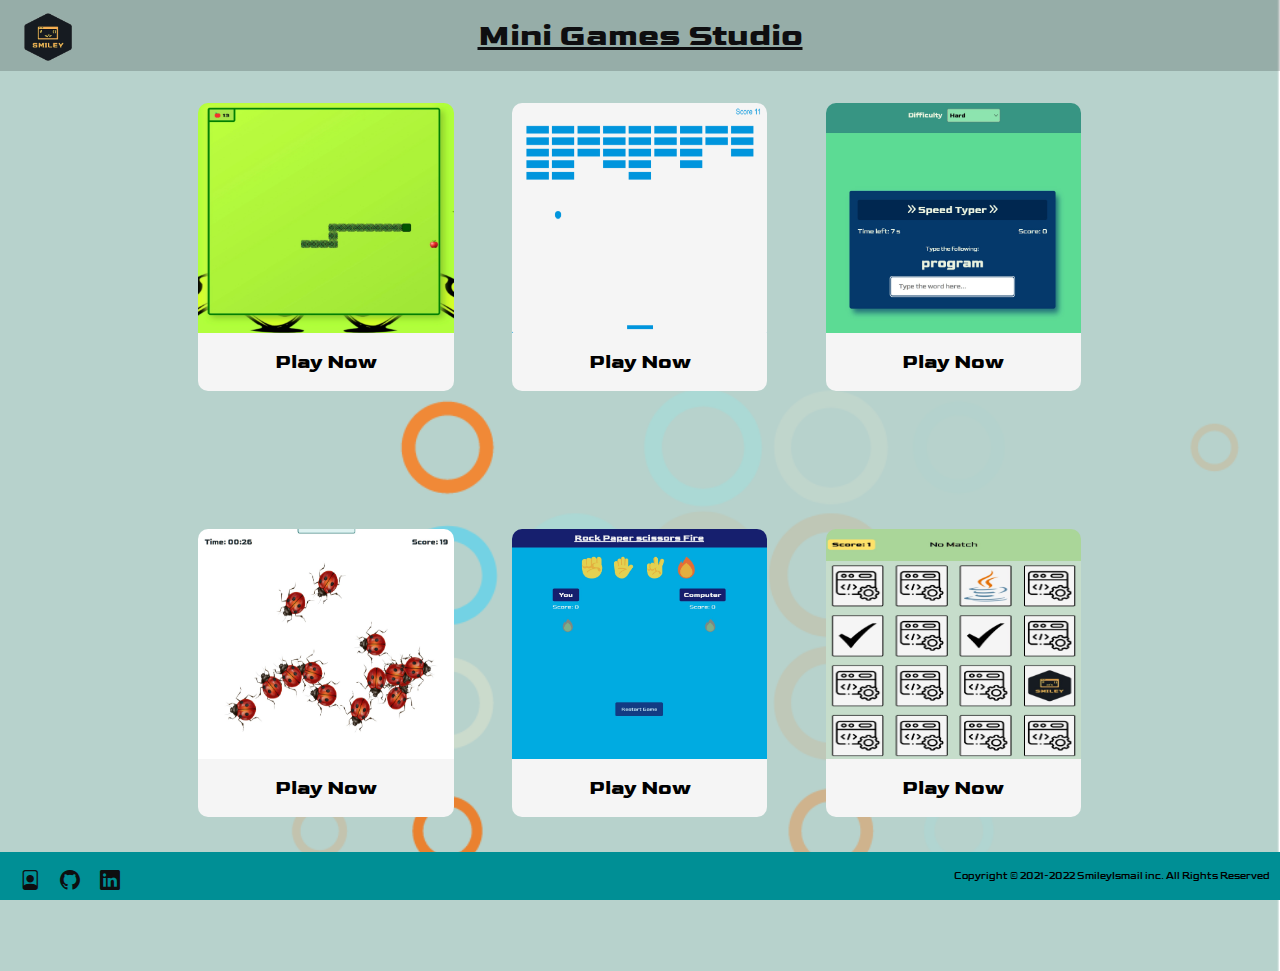
==== index.html @ bb71579b "first commit" ====
<!DOCTYPE html>
<html lang="en">
  <head>
    <meta charset="UTF-8" />
    <meta http-equiv="X-UA-Compatible" content="IE=edge" />
    <meta name="viewport" content="width=device-width, initial-scale=1.0" / >
    <link
      rel="apple-touch-icon"
      sizes="180x180"
      href="./assets/favicon/apple-touch-icon.png"
    />
    <link
      rel="icon"
      type="image/png"
      sizes="32x32"
      href="./assets/favicon/favicon-32x32.png"
    />
    <link
      rel="icon"
      type="image/png"
      sizes="16x16"
      href="./assets/favicon/favicon-16x16.png"
    />
    <link rel="manifest" href="./assets/favicon/site.webmanifest" />
    <link
      rel="stylesheet"
      href="https://cdn.jsdelivr.net/npm/bootstrap-icons@1.8.1/font/bootstrap-icons.css"
    />
    <link rel="stylesheet" href="main_style.css" />
    <title>Mini Games Studio</title>
  </head>
  <body>
    <header>
      <div id="logo">
        <img src="assets/image.png" alt="logo" />
      </div>
      <h1>Mini Games Studio</h1>
    </header>
    <main>
      <div id="1" class="game_card">
        <div class="game_information">
          <img src="games/Snake/assets/snakes.jpeg" alt="Snake" />
          <div class="game_description">
            <div>
              <b>Snakes</b><br />
              Play the old Retro Snake Game.
            </div>
          </div>
        </div>

        <div class="actions">
          <a href="games/Snake/snake_index.html" target="_blank"
            ><button type="button">Play Now</button></a
          >
        </div>
      </div>
      <div id="2" class="game_card">
        <div class="game_information">
          <img src="games/Breakout/assets/Breakout.png" alt="BreakOut!" />
          <div class="game_description">
            <div>
              <b>Breakout!</b><br />
              Destroy the Bricks with a Ball.
            </div>
          </div>
        </div>

        <div class="actions">
          <a href="games/Breakout/breakout_index.html" target="_blank"
            ><button type="button">Play Now</button></a
          >
        </div>
      </div>

      <div id="3" class="game_card">
        <div class="game_information">
          <img
            src="games/Speed Typer/assets/Speed Typer.jpg"
            alt="Speed Typer"
          />
          <div class="game_description">
            <div>
              <b>Speed Typer</b><br />
              See how fast you can type the words.
            </div>
          </div>
        </div>

        <div class="actions">
          <a href="games/Speed Typer/speedTyper_index.html" target="_blank"
            ><button type="button">Play Now</button></a
          >
        </div>
      </div>
      <div id="4" class="game_card">
        <div class="game_information">
          <img
            src="games/Kill the insects/assets/Kill the Insect.jpg"
            alt="Kill the Insect"
          />
          <div class="game_description">
            <div>
              <b>Kill the Insects!</b><br />
              Kill Insect you hate the most.
            </div>
          </div>
        </div>

        <div class="actions">
          <a
            href="games/Kill the insects/killTheInsect_index.html"
            target="_blank"
            ><button type="button">Play Now</button></a
          >
        </div>
      </div>
      <div id="5" class="game_card">
        <div class="game_information">
          <img
            src="games/Rock Paper Scissor/assets/Rock Paper Scissor Fire.jpg"
            alt="Rock Paper Scissor Fire"
          />
          <div class="game_description">
            <div>
              <b>Rock Paper Scissor Fire</b><br />
              Challenge with the Computer and win.
            </div>
          </div>
        </div>

        <div class="actions">
          <a
            href="games/Rock Paper Scissor/rockPaperScissor_index.html"
            target="_blank"
            ><button type="button">Play Now</button></a
          >
        </div>
      </div>
      <div id="6" class="game_card">
        <div class="game_information">
          <img src="games/Flip Flop/assets/FlipFlop.jpg" alt="FlipFlop" />
          <div class="game_description">
            <div>
              <b>Flip Flop</b> <br />
              Flip the cards to find a Match.
            </div>
          </div>
        </div>

        <div class="actions">
          <a href="games/Flip Flop/flipFlop_index.html" target="_blank"
            ><button type="button">Play Now</button></a
          >
        </div>
      </div>
    </main>
    <footer>
      <div id="footer_left">
        <ul>
          <li>
            <a href="#"
              ><i
                class="bi bi-file-person"
                target="_blank"
                title="Portfolio"
              ></i
            ></a>
          </li>
          <li>
            <a
              href="https://github.com/smileyismail"
              target="_blank"
              rel="noopener"
              title="github"
              ><i class="bi bi-github"></i
            ></a>
          </li>
          <li>
            <a
              href="https://www.linkedin.com/in/syed-ismailuddin/"
              target="_blank"
              rel="noopener"
              title="linkdin"
              ><i class="bi bi-linkedin"></i
            ></a>
          </li>
        </ul>
      </div>
      <div id="footer_right">
        <div>Copyright © 2021-2022 SmileyIsmail inc. All Rights Reserved</div>
      </div>
    </footer>
    <script src="script.js"></script>
  </body>
</html>
---- main_style.css ----
@import url("https://fonts.googleapis.com/css2?family=Goldman:wght@400;700&display=swap");

* {
  margin: 0;
  padding: 0;
  box-sizing: border-box;
  font-family: "Goldman", cursive;
}

body {
  background-image: url(assets/patternpad.png);
  background-repeat: no-repeat;
  background-size: cover;
}

/* default properties start */
a {
  text-decoration: none;
  cursor: pointer;
  color: #0e0e10;
  outline: none;
}
a:visited {
  text-decoration: none;
  color: #0e0e10;
  outline: none;
}

li {
  list-style-type: none;
}

b {
  color: white;
  text-decoration: underline;
}

/* header */

header {
  background-color: rgba(0, 0, 0, 0.176);
  /* background-color: transparent; */
  padding: 1rem;
}

header #logo {
  width: 4rem;
  height: 4rem;
  display: flex;
  justify-content: center;
  align-items: center;
  position: absolute;
  margin-top: -0.7rem;
}

header #logo img {
  width: 3rem;
  height: 3rem;
}

header h1 {
  color: #0e0e10;
  text-align: center;
  text-decoration: underline;
}

/* main section */

main {
  min-width: 100%;
  min-height: 100vh;
  padding: 1rem 2rem 2rem 2rem;
  display: flex;
  justify-content: center;
  flex-wrap: wrap;
  /* background: rgb(226, 78, 66);
  background: linear-gradient(
    180deg,
    rgba(226, 78, 66, 1) 6%,
    rgba(0, 143, 149, 0.8357420849199054) 100%
  ); */
}

.game_card {
  border-radius: 10px;
  width: 16rem;
  height: 18rem;
  margin: 1rem 1.8rem;
}

.game_card .game_information {
  /* border: 2px solid green; */
  height: 80%;
  width: 100%;
  position: relative;
  border-radius: 10px 10px 0px 0px;
  text-align: center;
}

.game_card .game_information img {
  max-height: 100%;
  max-width: 99.7%;
  width: 500px;
  height: 400px;
  object-fit: fill;
  display: block;
  border-radius: 10px 10px 0px 0px;
}

.game_card .game_information .game_description {
  position: absolute;
  display: flex;
  justify-content: center;
  align-items: center;
  flex-direction: column;
  text-align: center;
  width: 100%;
  height: 100%;
  top: 0px;
  background-color: rgba(0, 0, 0, 0.7);
  color: rgb(255, 255, 255);
  font-size: 20px;
  border-radius: 10px 10px 0px 0px;
  opacity: 0;
  transition: opacity 0.25s ease-in-out;
}

.game_card .game_information .game_description:hover {
  opacity: 1;
  /* transform: translateY(0); */
}

.game_card .game_information .game_description > * {
  transform: translateY(20px);
  transition: transform 0.25s ease-in-out;
}

.game_card .game_information .game_description:hover > * {
  transform: translateY(0px);
}

.game_card .actions {
  height: 20%;
  width: 100%;
  border-radius: 0px 0px 10px 10px;
}

.game_card .actions button {
  width: 99.7%;
  height: 100%;
  border: none;
  border: 8px;
  cursor: pointer;
  border-radius: 0px 0px 10px 10px;
  font-size: 20px;
  font-weight: bold;
  background-color: whitesmoke;
  transition: 0.25s ease-in-out;
}

.game_card .actions button:hover {
  font-size: 22px;
  background-color: #009095c3;
  color: whitesmoke;
}

/* footer */
footer {
  height: 3rem;
  width: 100%;
  background-color: #008f95;
  bottom: 0;
  position: fixed;
  display: flex;
  justify-content: space-between;
  align-items: center;
}

#footer_left {
  padding: 10px;
  margin-top: 10px;
}

#footer_left ul {
  display: flex;
}

#footer_left li {
  font-size: 20px;
  padding: 10px;
  transition: transform 0.1s ease-in-out;
}

#footer_left li:hover {
  transform: scale(1.5);
}
#footer_left li a:hover {
  color: whitesmoke;
}

#footer_right {
  font-size: 10px;
  padding: 10px;
  text-align: center;
}

/* Responsive design */

@media only screen and (max-width: 500px) {
  header {
    padding-top: 5rem;
  }

  #logo {
    width: 100vw;
    text-align: center;
    left: 50%;
    top: 25px;
    transform: translateX(-50%);
    margin-top: -10px;
  }

  main {
    padding: 1rem 0 6rem 0;
  }

  .game_card {
    border-radius: 8px;
    width: 20rem;
    height: 22rem;
    margin: 1rem 0rem;
  }

  .game_card .actions {
    margin-top: -20px;
    padding-top: 15px;
  }

  footer {
    flex-direction: column;
    height: 5rem;
  }

  #footer_left {
    padding: 0px;
    margin-top: 15px;
  }

  #footer_left li {
    font-size: 30px;
    padding: 10px 10px 0px 10px;
    transition: transform 0.1s ease-in-out;
  }

  #footer_right {
    font-size: 10px;
    padding: 0px 0px 10px 0px;
  }
}
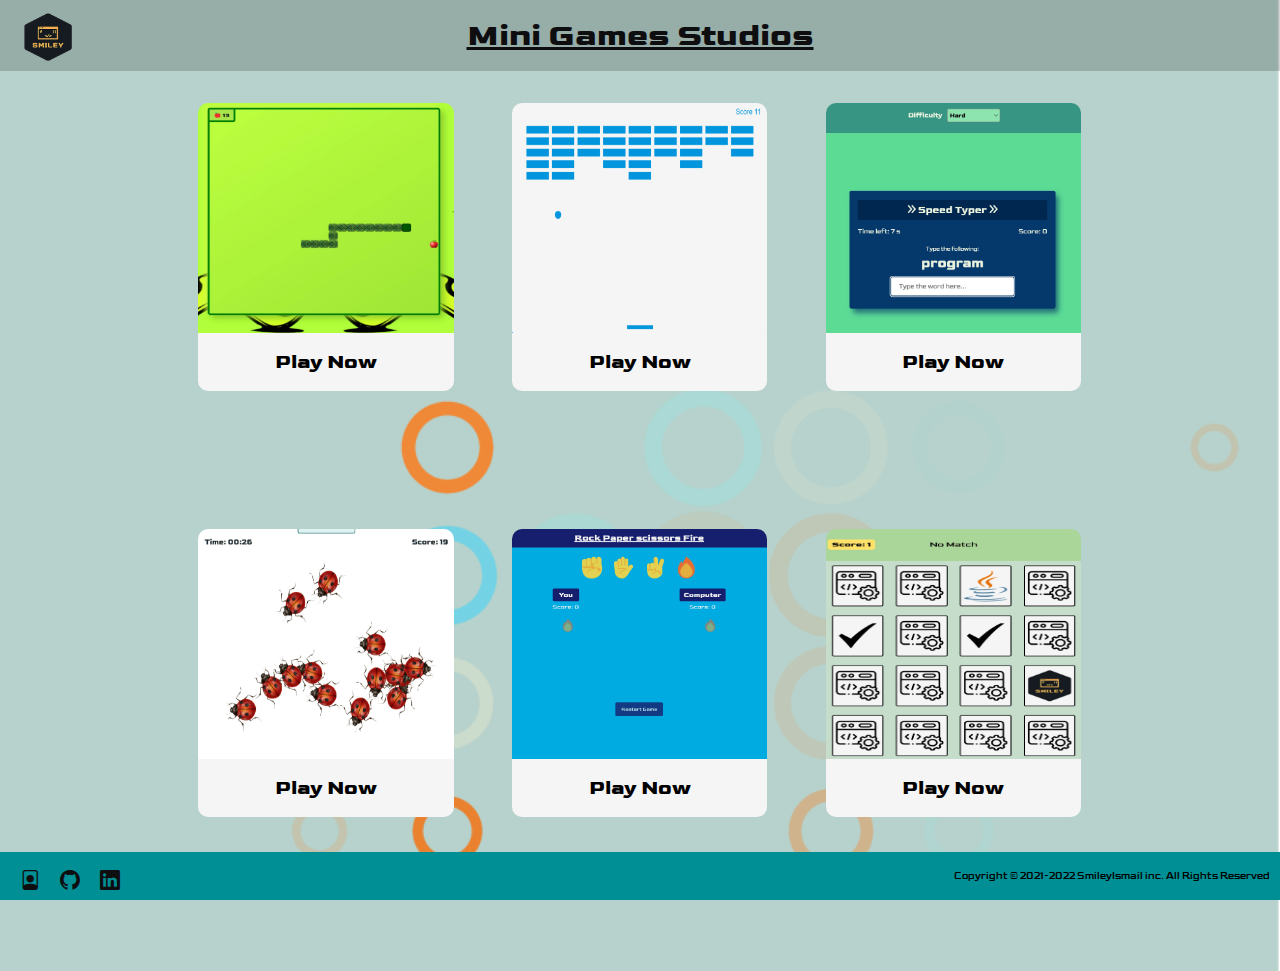
==== commit 5d7b162f: "testing netlify" ====
--- a/index.html
+++ b/index.html
@@ -34,7 +34,7 @@
       <div id="logo">
         <img src="assets/image.png" alt="logo" />
       </div>
-      <h1>Mini Games Studio</h1>
+      <h1>Mini Games Studios</h1>
     </header>
     <main>
       <div id="1" class="game_card">
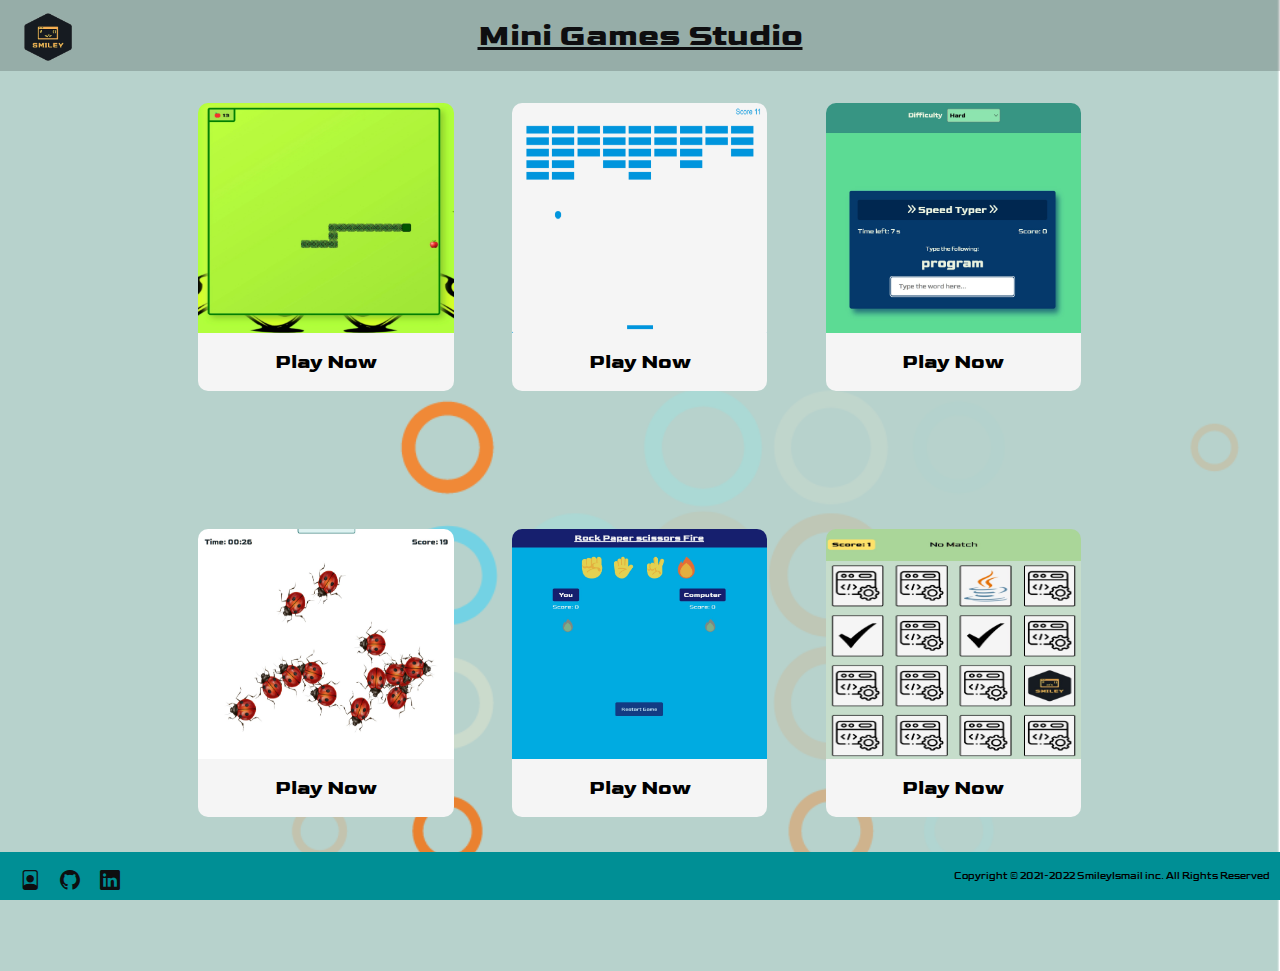
==== commit 5e70668a: "netliy test again" ====
--- a/index.html
+++ b/index.html
@@ -34,7 +34,7 @@
       <div id="logo">
         <img src="assets/image.png" alt="logo" />
       </div>
-      <h1>Mini Games Studios</h1>
+      <h1>Mini Games Studio</h1>
     </header>
     <main>
       <div id="1" class="game_card">
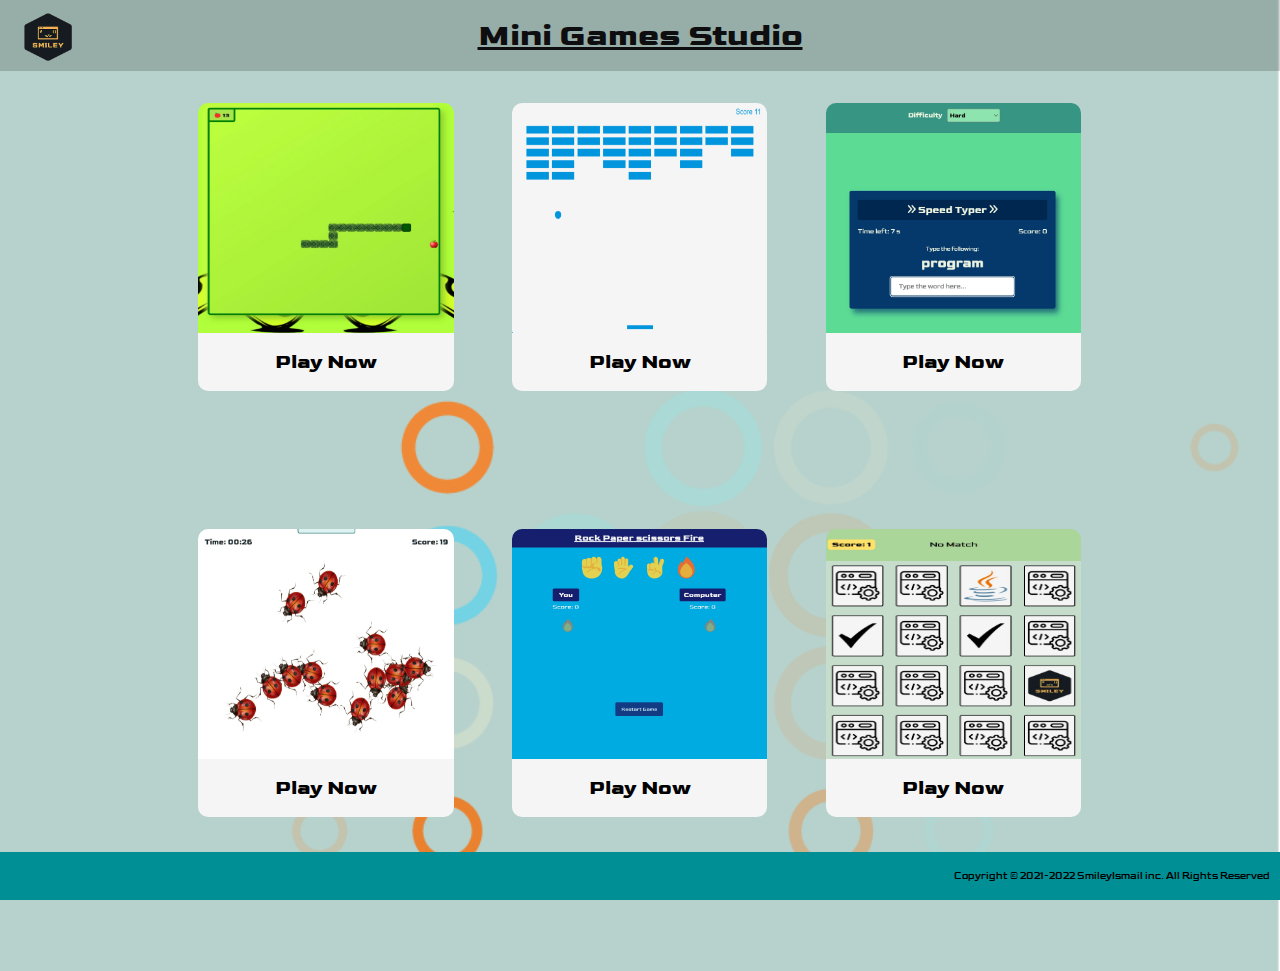
==== commit 482de5b9: "fav icons added" ====
--- a/index.html
+++ b/index.html
@@ -4,6 +4,7 @@
     <meta charset="UTF-8" />
     <meta http-equiv="X-UA-Compatible" content="IE=edge" />
     <meta name="viewport" content="width=device-width, initial-scale=1.0" / >
+
     <link
       rel="apple-touch-icon"
       sizes="180x180"
@@ -22,10 +23,7 @@
       href="./assets/favicon/favicon-16x16.png"
     />
     <link rel="manifest" href="./assets/favicon/site.webmanifest" />
-    <link
-      rel="stylesheet"
-      href="https://cdn.jsdelivr.net/npm/bootstrap-icons@1.8.1/font/bootstrap-icons.css"
-    />
+
     <link rel="stylesheet" href="main_style.css" />
     <title>Mini Games Studio</title>
   </head>
